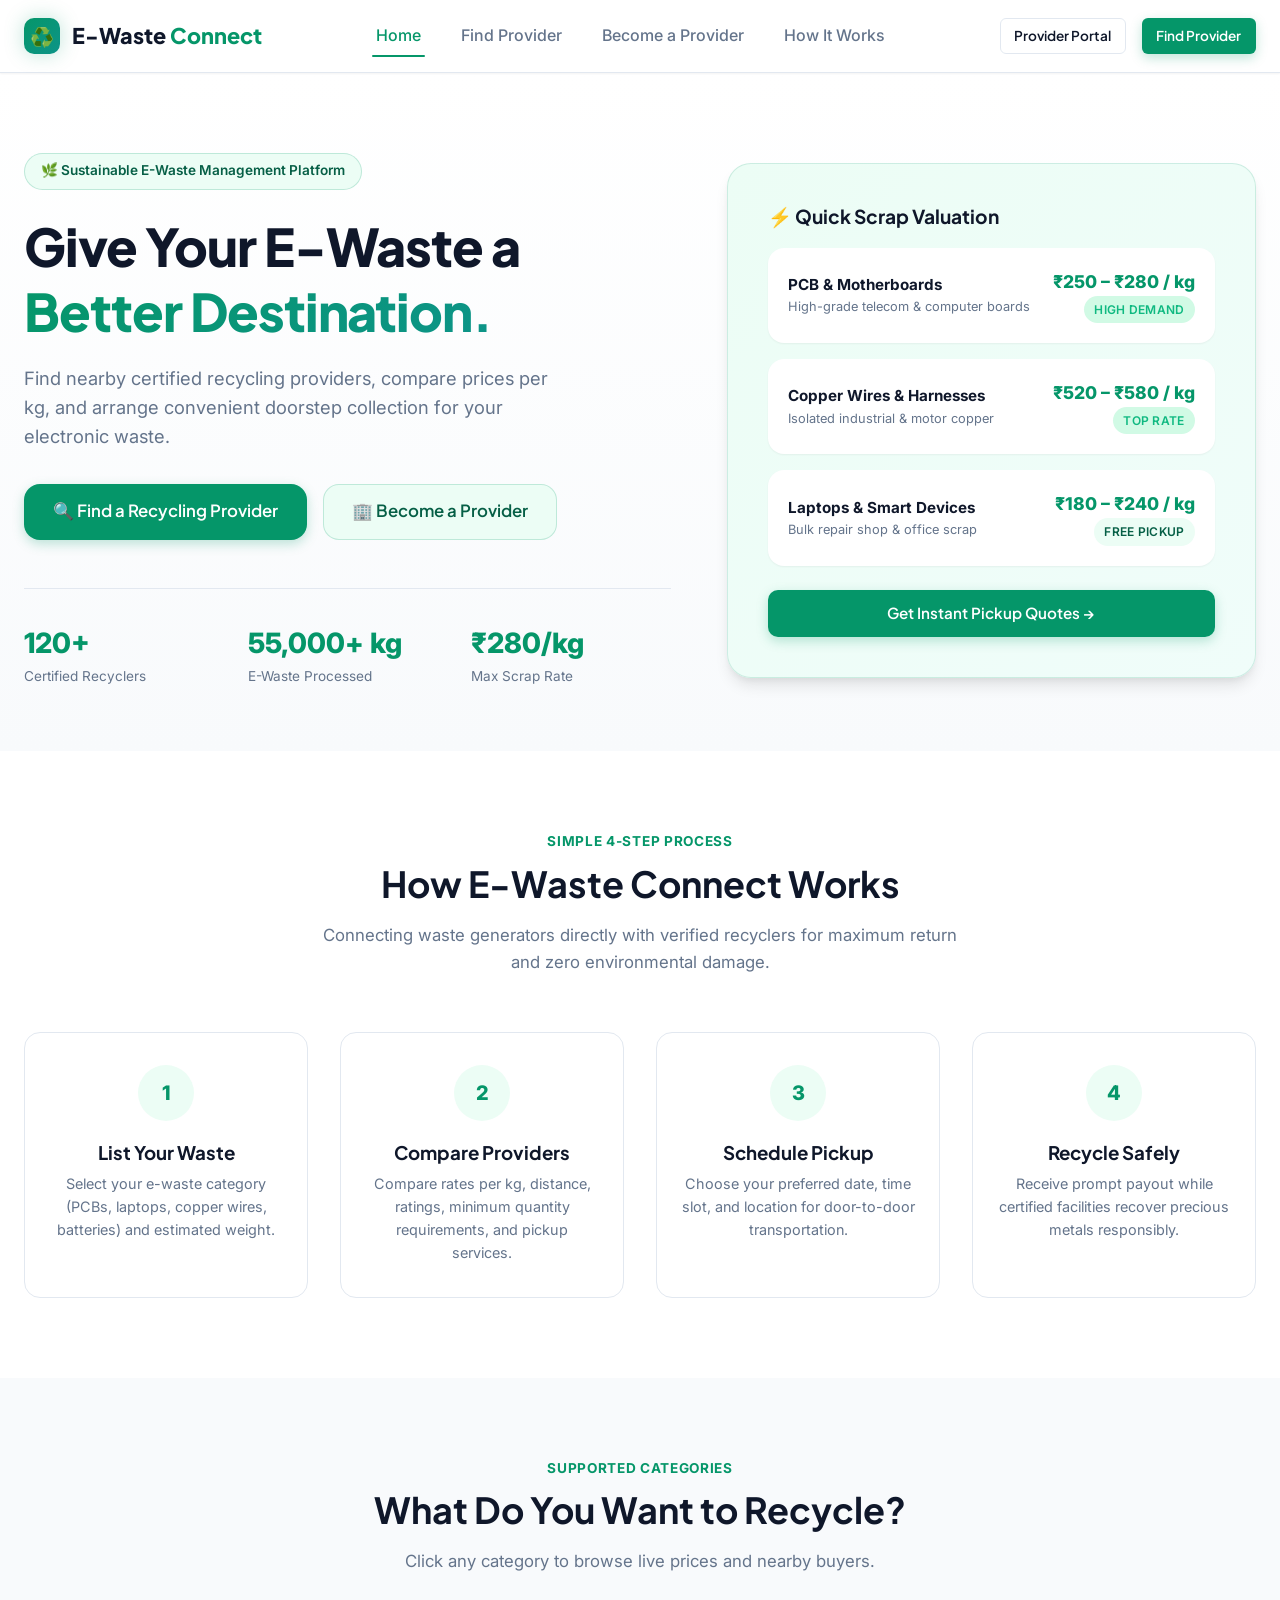
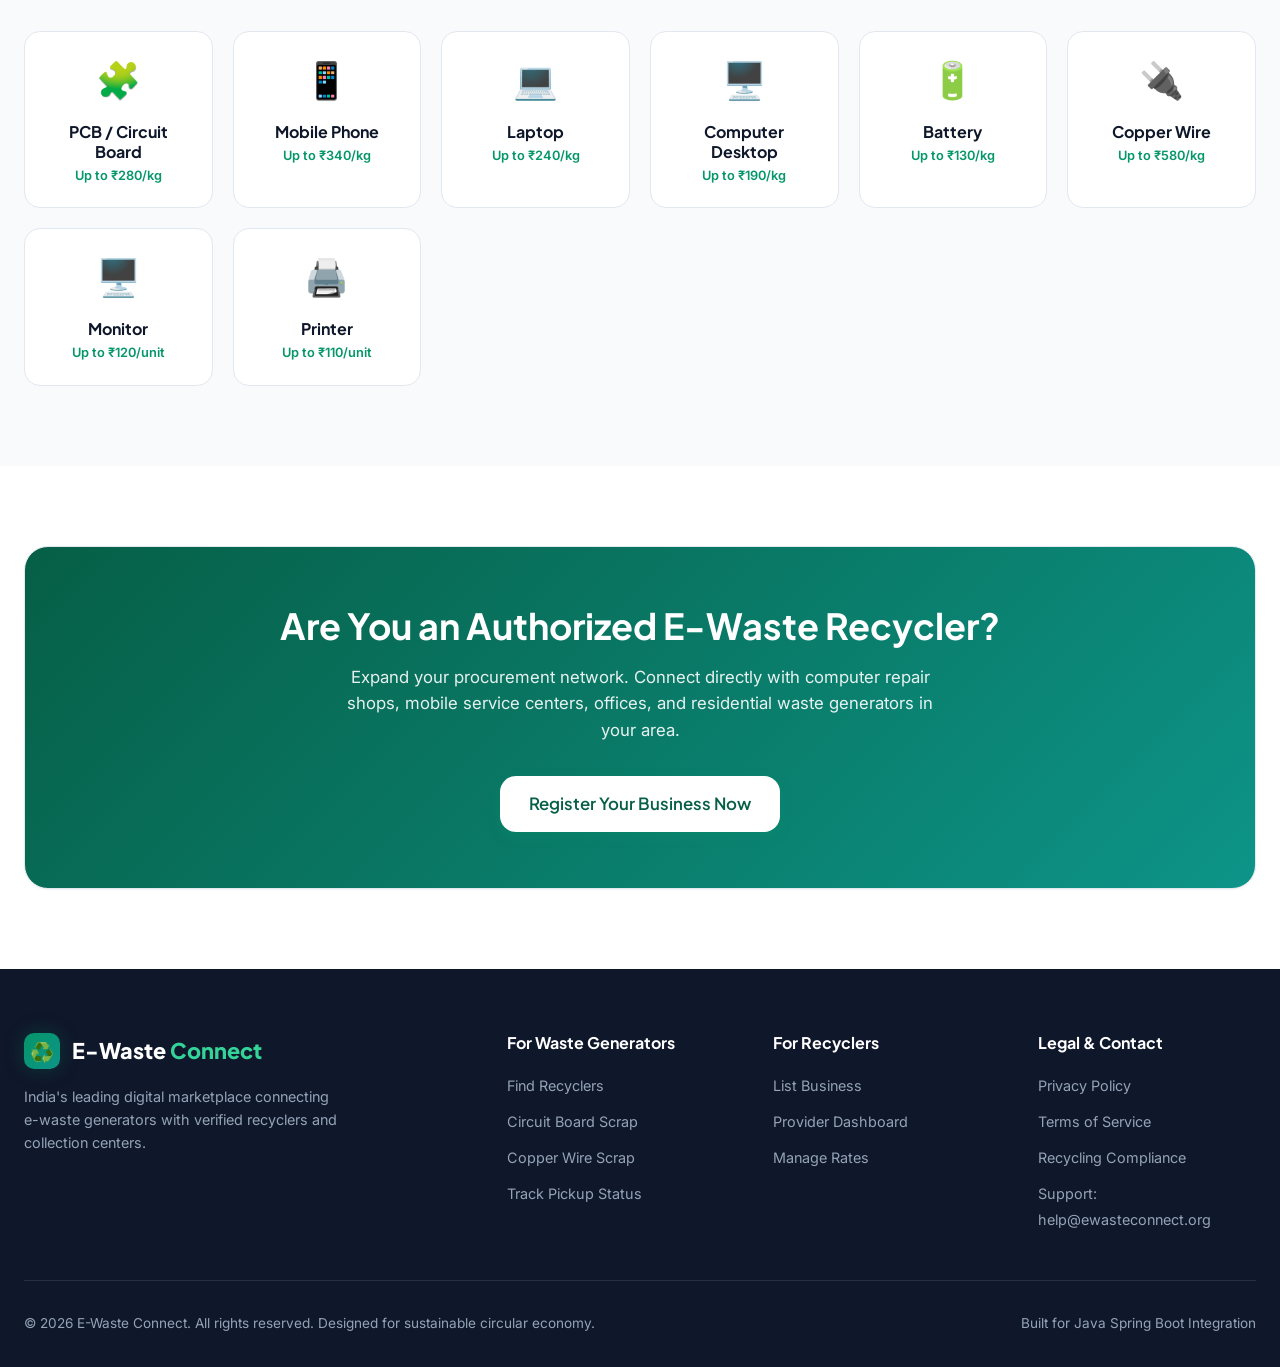
==== target/classes/static/index.html @ 32c85654 "Initial E-Waste Connect project" ====
<!DOCTYPE html>
<html lang="en">
<head>
  <meta charset="UTF-8">
  <meta name="viewport" content="width=device-width, initial-scale=1.0">
  <title>E-Waste Connect | Sustainable Electronic Recycling Marketplace</title>
  <meta name="description" content="Connect e-waste generators with verified local recycling facilities, compare live scrap prices per kg, and schedule doorstep pickups.">
  
  <link rel="stylesheet" href="css/style.css">
</head>
<body data-page="index.html">

  <!-- Header & Navigation -->
  <header class="header">
    <div class="container navbar">
      <a href="index.html" class="brand-logo">
        <div class="brand-icon">♻️</div>
        <div class="brand-text">E-Waste <span>Connect</span></div>
      </a>

      <ul class="nav-menu">
        <li><a href="index.html" class="nav-link active">Home</a></li>
        <li><a href="find-provider.html" class="nav-link">Find Provider</a></li>
        <li><a href="provider.html" class="nav-link">Become a Provider</a></li>
        <li><a href="#how-it-works" class="nav-link">How It Works</a></li>
      </ul>

      <div class="nav-actions">
        <a href="provider-dashboard.html" class="btn btn-outline btn-sm">Provider Portal</a>
        <a href="find-provider.html" class="btn btn-primary btn-sm">Find Provider</a>
      </div>
    </div>
  </header>

  <!-- Hero Section -->
  <section class="hero">
    <div class="container hero-grid">
      <div class="hero-content">
        <div class="hero-badge">
          <span>🌿 Sustainable E-Waste Management Platform</span>
        </div>
        
        <h1 class="hero-title">
          Give Your E-Waste a <span>Better Destination.</span>
        </h1>
        
        <p class="hero-subtitle">
          Find nearby certified recycling providers, compare prices per kg, and arrange convenient doorstep collection for your electronic waste.
        </p>

        <div class="hero-actions">
          <a href="find-provider.html" class="btn btn-primary btn-lg">
            🔍 Find a Recycling Provider
          </a>
          <a href="provider.html" class="btn btn-secondary btn-lg">
            🏢 Become a Provider
          </a>
        </div>

        <div class="hero-stats">
          <div class="stat-item">
            <div class="stat-number">120+</div>
            <div class="stat-label">Certified Recyclers</div>
          </div>
          <div class="stat-item">
            <div class="stat-number">55,000+ kg</div>
            <div class="stat-label">E-Waste Processed</div>
          </div>
          <div class="stat-item">
            <div class="stat-number">₹280/kg</div>
            <div class="stat-label">Max Scrap Rate</div>
          </div>
        </div>
      </div>

      <!-- Quick Interactive Calculator Preview -->
      <div class="hero-illustration">
        <h3 style="margin-bottom: 1.25rem; font-size: 1.2rem;">⚡ Quick Scrap Valuation</h3>
        
        <div class="hero-card-preview">
          <div>
            <div style="font-weight: 700; font-size: 0.95rem;">PCB & Motherboards</div>
            <div style="font-size: 0.8rem; color: var(--text-muted);">High-grade telecom & computer boards</div>
          </div>
          <div style="text-align: right;">
            <div style="color: var(--primary); font-weight: 800; font-size: 1.1rem;">₹250 – ₹280 / kg</div>
            <span class="badge badge-success">High Demand</span>
          </div>
        </div>

        <div class="hero-card-preview">
          <div>
            <div style="font-weight: 700; font-size: 0.95rem;">Copper Wires & Harnesses</div>
            <div style="font-size: 0.8rem; color: var(--text-muted);">Isolated industrial & motor copper</div>
          </div>
          <div style="text-align: right;">
            <div style="color: var(--primary); font-weight: 800; font-size: 1.1rem;">₹520 – ₹580 / kg</div>
            <span class="badge badge-success">Top Rate</span>
          </div>
        </div>

        <div class="hero-card-preview" style="margin-bottom: 1.5rem;">
          <div>
            <div style="font-weight: 700; font-size: 0.95rem;">Laptops & Smart Devices</div>
            <div style="font-size: 0.8rem; color: var(--text-muted);">Bulk repair shop & office scrap</div>
          </div>
          <div style="text-align: right;">
            <div style="color: var(--primary); font-weight: 800; font-size: 1.1rem;">₹180 – ₹240 / kg</div>
            <span class="badge badge-primary">Free Pickup</span>
          </div>
        </div>

        <a href="find-provider.html?waste=PCB&qty=20" class="btn btn-primary btn-block">
          Get Instant Pickup Quotes &rarr;
        </a>
      </div>
    </div>
  </section>

  <!-- How It Works Section -->
  <section class="section section-bg" id="how-it-works">
    <div class="container">
      <div class="section-header">
        <span class="section-tag">Simple 4-Step Process</span>
        <h2 class="section-title">How E-Waste Connect Works</h2>
        <p class="section-desc">Connecting waste generators directly with verified recyclers for maximum return and zero environmental damage.</p>
      </div>

      <div class="steps-grid">
        <div class="step-card">
          <div class="step-number">1</div>
          <h3>List Your Waste</h3>
          <p style="color: var(--text-muted); font-size: 0.9rem; margin-top: 0.5rem;">Select your e-waste category (PCBs, laptops, copper wires, batteries) and estimated weight.</p>
        </div>

        <div class="step-card">
          <div class="step-number">2</div>
          <h3>Compare Providers</h3>
          <p style="color: var(--text-muted); font-size: 0.9rem; margin-top: 0.5rem;">Compare rates per kg, distance, ratings, minimum quantity requirements, and pickup services.</p>
        </div>

        <div class="step-card">
          <div class="step-number">3</div>
          <h3>Schedule Pickup</h3>
          <p style="color: var(--text-muted); font-size: 0.9rem; margin-top: 0.5rem;">Choose your preferred date, time slot, and location for door-to-door transportation.</p>
        </div>

        <div class="step-card">
          <div class="step-number">4</div>
          <h3>Recycle Safely</h3>
          <p style="color: var(--text-muted); font-size: 0.9rem; margin-top: 0.5rem;">Receive prompt payout while certified facilities recover precious metals responsibly.</p>
        </div>
      </div>
    </div>
  </section>

  <!-- E-Waste Categories Section -->
  <section class="section">
    <div class="container">
      <div class="section-header">
        <span class="section-tag">Supported Categories</span>
        <h2 class="section-title">What Do You Want to Recycle?</h2>
        <p class="section-desc">Click any category to browse live prices and nearby buyers.</p>
      </div>

      <div class="category-grid">
        <a href="find-provider.html?waste=PCB" class="category-card">
          <div class="category-icon">🧩</div>
          <h4>PCB / Circuit Board</h4>
          <span style="font-size: 0.8rem; color: var(--primary); font-weight: 600;">Up to ₹280/kg</span>
        </a>

        <a href="find-provider.html?waste=Mobile+Phone" class="category-card">
          <div class="category-icon">📱</div>
          <h4>Mobile Phone</h4>
          <span style="font-size: 0.8rem; color: var(--primary); font-weight: 600;">Up to ₹340/kg</span>
        </a>

        <a href="find-provider.html?waste=Laptop" class="category-card">
          <div class="category-icon">💻</div>
          <h4>Laptop</h4>
          <span style="font-size: 0.8rem; color: var(--primary); font-weight: 600;">Up to ₹240/kg</span>
        </a>

        <a href="find-provider.html?waste=Computer" class="category-card">
          <div class="category-icon">🖥️</div>
          <h4>Computer Desktop</h4>
          <span style="font-size: 0.8rem; color: var(--primary); font-weight: 600;">Up to ₹190/kg</span>
        </a>

        <a href="find-provider.html?waste=Battery" class="category-card">
          <div class="category-icon">🔋</div>
          <h4>Battery</h4>
          <span style="font-size: 0.8rem; color: var(--primary); font-weight: 600;">Up to ₹130/kg</span>
        </a>

        <a href="find-provider.html?waste=Copper+Wire" class="category-card">
          <div class="category-icon">🔌</div>
          <h4>Copper Wire</h4>
          <span style="font-size: 0.8rem; color: var(--primary); font-weight: 600;">Up to ₹580/kg</span>
        </a>

        <a href="find-provider.html?waste=Monitor" class="category-card">
          <div class="category-icon">🖥️</div>
          <h4>Monitor</h4>
          <span style="font-size: 0.8rem; color: var(--primary); font-weight: 600;">Up to ₹120/unit</span>
        </a>

        <a href="find-provider.html?waste=Printer" class="category-card">
          <div class="category-icon">🖨️</div>
          <h4>Printer</h4>
          <span style="font-size: 0.8rem; color: var(--primary); font-weight: 600;">Up to ₹110/unit</span>
        </a>
      </div>
    </div>
  </section>

  <!-- CTA Banner -->
  <section class="section section-bg">
    <div class="container">
      <div class="card" style="background: linear-gradient(135deg, #065f46, #0d9488); color: white; padding: 3.5rem; text-align: center; border-radius: var(--radius-xl);">
        <h2 style="color: white; font-size: 2.25rem; margin-bottom: 1rem;">Are You an Authorized E-Waste Recycler?</h2>
        <p style="max-width: 600px; margin: 0 auto 2rem; opacity: 0.9; font-size: 1.05rem;">
          Expand your procurement network. Connect directly with computer repair shops, mobile service centers, offices, and residential waste generators in your area.
        </p>
        <a href="provider.html" class="btn btn-primary btn-lg" style="background: white; color: var(--primary-dark);">
          Register Your Business Now
        </a>
      </div>
    </div>
  </section>

  <!-- Footer -->
  <footer class="footer">
    <div class="container">
      <div class="footer-grid">
        <div class="footer-brand">
          <div class="brand-logo" style="color: white;">
            <div class="brand-icon">♻️</div>
            <div class="brand-text">E-Waste <span style="color: #34d399;">Connect</span></div>
          </div>
          <p>India's leading digital marketplace connecting e-waste generators with verified recyclers and collection centers.</p>
        </div>

        <div class="footer-col">
          <h4>For Waste Generators</h4>
          <ul class="footer-links">
            <li><a href="find-provider.html">Find Recyclers</a></li>
            <li><a href="find-provider.html?waste=PCB">Circuit Board Scrap</a></li>
            <li><a href="find-provider.html?waste=Copper+Wire">Copper Wire Scrap</a></li>
            <li><a href="request-status.html">Track Pickup Status</a></li>
          </ul>
        </div>

        <div class="footer-col">
          <h4>For Recyclers</h4>
          <ul class="footer-links">
            <li><a href="provider.html">List Business</a></li>
            <li><a href="provider-dashboard.html">Provider Dashboard</a></li>
            <li><a href="provider-dashboard.html">Manage Rates</a></li>
          </ul>
        </div>

        <div class="footer-col">
          <h4>Legal & Contact</h4>
          <ul class="footer-links">
            <li><a href="#">Privacy Policy</a></li>
            <li><a href="#">Terms of Service</a></li>
            <li><a href="#">Recycling Compliance</a></li>
            <li><a href="#">Support: help@ewasteconnect.org</a></li>
          </ul>
        </div>
      </div>

      <div class="footer-bottom">
        <div>© 2026 E-Waste Connect. All rights reserved. Designed for sustainable circular economy.</div>
        <div>Built for Java Spring Boot Integration</div>
      </div>
    </div>
  </footer>

  <script src="js/providers.js"></script>
  <script src="js/requests.js"></script>
  <script src="js/app.js"></script>
</body>
</html>
---- target/classes/static/css/style.css ----
/* ==========================================================================
   E-Waste Connect - Core Design System & Master Stylesheet
   ========================================================================== */

@import url('https://fonts.googleapis.com/css2?family=Plus+Jakarta+Sans:wght@400;500;600;700;800&family=Inter:wght@300;400;500;600;700&display=swap');

:root {
  /* Brand Palette */
  --primary: #059669;
  --primary-hover: #047857;
  --primary-dark: #065f46;
  --primary-light: #ecfdf5;
  --primary-glow: rgba(5, 150, 105, 0.15);

  --accent: #0d9488;
  --accent-hover: #0f766e;
  --accent-light: #f0fdfa;

  /* Neutral Slate Tones */
  --bg-main: #f8fafc;
  --bg-card: #ffffff;
  --text-main: #0f172a;
  --text-muted: #64748b;
  --text-light: #94a3b8;
  --border-color: #e2e8f0;
  --border-hover: #cbd5e1;

  /* Status Colors */
  --success: #10b981;
  --success-bg: #d1fae5;
  --warning: #f59e0b;
  --warning-bg: #fef3c7;
  --danger: #ef4444;
  --danger-bg: #fee2e2;
  --info: #3b82f6;
  --info-bg: #dbeafe;

  /* Shadows & Elevation */
  --shadow-sm: 0 1px 2px 0 rgba(0, 0, 0, 0.05);
  --shadow-md: 0 4px 6px -1px rgba(0, 0, 0, 0.1), 0 2px 4px -1px rgba(0, 0, 0, 0.06);
  --shadow-lg: 0 10px 15px -3px rgba(0, 0, 0, 0.1), 0 4px 6px -2px rgba(0, 0, 0, 0.05);
  --shadow-xl: 0 20px 25px -5px rgba(0, 0, 0, 0.1), 0 10px 10px -5px rgba(0, 0, 0, 0.04);
  --shadow-glow: 0 0 20px rgba(5, 150, 105, 0.25);

  /* Layout Constants */
  --radius-sm: 6px;
  --radius-md: 10px;
  --radius-lg: 16px;
  --radius-xl: 24px;
  --radius-full: 9999px;
  --transition: all 0.25s cubic-bezier(0.4, 0, 0.2, 1);
  --max-width: 1280px;
}

/* Base Resets */
*, *::before, *::after {
  box-sizing: border-box;
  margin: 0;
  padding: 0;
}

body {
  font-family: 'Inter', system-ui, -apple-system, sans-serif;
  background-color: var(--bg-main);
  color: var(--text-main);
  line-height: 1.6;
  -webkit-font-smoothing: antialiased;
  min-height: 100vh;
  display: flex;
  flex-direction: column;
}

h1, h2, h3, h4, h5, h6 {
  font-family: 'Plus Jakarta Sans', sans-serif;
  font-weight: 700;
  color: var(--text-main);
  line-height: 1.25;
}

a {
  color: var(--primary);
  text-decoration: none;
  transition: var(--transition);
}

a:hover {
  color: var(--primary-hover);
}

img {
  max-width: 100%;
  height: auto;
  display: block;
}

/* Layout Containers */
.container {
  width: 100%;
  max-width: var(--max-width);
  margin: 0 auto;
  padding: 0 1.5rem;
}

.main-content {
  flex: 1;
}

/* Header & Navbar */
.header {
  background-color: rgba(255, 255, 255, 0.9);
  backdrop-filter: blur(12px);
  -webkit-backdrop-filter: blur(12px);
  position: sticky;
  top: 0;
  z-index: 1000;
  border-bottom: 1px solid var(--border-color);
  box-shadow: var(--shadow-sm);
}

.navbar {
  display: flex;
  align-items: center;
  justify-content: space-between;
  height: 4.5rem;
}

.brand-logo {
  display: flex;
  align-items: center;
  gap: 0.75rem;
  font-family: 'Plus Jakarta Sans', sans-serif;
  font-size: 1.35rem;
  font-weight: 800;
  color: var(--text-main);
  text-decoration: none;
}

.brand-icon {
  width: 2.25rem;
  height: 2.25rem;
  background: linear-gradient(135deg, var(--primary), var(--accent));
  color: white;
  border-radius: var(--radius-md);
  display: flex;
  align-items: center;
  justify-content: center;
  font-size: 1.2rem;
  box-shadow: var(--shadow-glow);
}

.brand-text span {
  color: var(--primary);
}

.nav-menu {
  display: flex;
  align-items: center;
  gap: 2rem;
  list-style: none;
}

.nav-link {
  font-weight: 500;
  color: var(--text-muted);
  padding: 0.5rem 0.25rem;
  position: relative;
}

.nav-link:hover, .nav-link.active {
  color: var(--primary);
}

.nav-link.active::after {
  content: '';
  position: absolute;
  bottom: -4px;
  left: 0;
  right: 0;
  height: 2px;
  background-color: var(--primary);
  border-radius: var(--radius-full);
}

.nav-actions {
  display: flex;
  align-items: center;
  gap: 1rem;
}

/* Buttons */
.btn {
  display: inline-flex;
  align-items: center;
  justify-content: center;
  gap: 0.5rem;
  padding: 0.65rem 1.35rem;
  font-family: 'Plus Jakarta Sans', sans-serif;
  font-weight: 600;
  font-size: 0.95rem;
  border-radius: var(--radius-md);
  border: 1px solid transparent;
  cursor: pointer;
  transition: var(--transition);
  text-decoration: none;
  white-space: nowrap;
}

.btn-primary {
  background-color: var(--primary);
  color: white;
  box-shadow: 0 4px 12px rgba(5, 150, 105, 0.25);
}

.btn-primary:hover {
  background-color: var(--primary-hover);
  color: white;
  transform: translateY(-1px);
  box-shadow: 0 6px 16px rgba(5, 150, 105, 0.35);
}

.btn-secondary {
  background-color: var(--primary-light);
  color: var(--primary-dark);
  border: 1px solid rgba(5, 150, 105, 0.2);
}

.btn-secondary:hover {
  background-color: #d1fae5;
  color: var(--primary-dark);
}

.btn-outline {
  background-color: transparent;
  color: var(--text-main);
  border-color: var(--border-color);
}

.btn-outline:hover {
  background-color: var(--bg-main);
  border-color: var(--border-hover);
  color: var(--primary);
}

.btn-dark {
  background-color: var(--text-main);
  color: white;
}

.btn-dark:hover {
  background-color: #1e293b;
  color: white;
}

.btn-sm {
  padding: 0.4rem 0.85rem;
  font-size: 0.85rem;
  border-radius: var(--radius-sm);
}

.btn-lg {
  padding: 0.85rem 1.75rem;
  font-size: 1.05rem;
  border-radius: var(--radius-lg);
}

.btn-block {
  width: 100%;
}

/* Cards & Surfaces */
.card {
  background-color: var(--bg-card);
  border-radius: var(--radius-lg);
  border: 1px solid var(--border-color);
  box-shadow: var(--shadow-sm);
  padding: 1.5rem;
  transition: var(--transition);
}

.card-hover:hover {
  transform: translateY(-3px);
  box-shadow: var(--shadow-md);
  border-color: var(--border-hover);
}

/* Badges & Tags */
.badge {
  display: inline-flex;
  align-items: center;
  gap: 0.35rem;
  padding: 0.25rem 0.65rem;
  border-radius: var(--radius-full);
  font-size: 0.75rem;
  font-weight: 600;
  text-transform: uppercase;
  letter-spacing: 0.025em;
}

.badge-success { background-color: var(--success-bg); color: var(--success); }
.badge-warning { background-color: var(--warning-bg); color: #d97706; }
.badge-danger { background-color: var(--danger-bg); color: var(--danger); }
.badge-info { background-color: var(--info-bg); color: var(--info); }
.badge-primary { background-color: var(--primary-light); color: var(--primary-dark); }
.badge-neutral { background-color: var(--gray-100); color: var(--text-muted); }

/* Forms & Inputs */
.form-group {
  margin-bottom: 1.25rem;
}

.form-label {
  display: block;
  font-weight: 600;
  font-size: 0.9rem;
  color: var(--text-main);
  margin-bottom: 0.5rem;
}

.form-control, .form-select {
  width: 100%;
  padding: 0.75rem 1rem;
  font-family: inherit;
  font-size: 0.95rem;
  color: var(--text-main);
  background-color: var(--bg-card);
  border: 1px solid var(--border-color);
  border-radius: var(--radius-md);
  transition: var(--transition);
}

.form-control:focus, .form-select:focus {
  outline: none;
  border-color: var(--primary);
  box-shadow: 0 0 0 3px var(--primary-glow);
}

.form-row {
  display: grid;
  grid-template-columns: repeat(auto-fit, minmax(220px, 1fr));
  gap: 1rem;
}

.checkbox-grid {
  display: grid;
  grid-template-columns: repeat(auto-fill, minmax(140px, 1fr));
  gap: 0.75rem;
}

.checkbox-item {
  display: flex;
  align-items: center;
  gap: 0.5rem;
  padding: 0.6rem 0.85rem;
  background-color: var(--bg-main);
  border: 1px solid var(--border-color);
  border-radius: var(--radius-md);
  cursor: pointer;
  font-size: 0.9rem;
  font-weight: 500;
  transition: var(--transition);
}

.checkbox-item:hover {
  border-color: var(--primary);
  background-color: var(--primary-light);
}

.checkbox-item input[type="checkbox"] {
  accent-color: var(--primary);
  width: 1.1rem;
  height: 1.1rem;
}

/* Toast & Alert */
.toast-container {
  position: fixed;
  bottom: 2rem;
  right: 2rem;
  z-index: 2000;
  display: flex;
  flex-direction: column;
  gap: 0.75rem;
}

.toast {
  background-color: var(--text-main);
  color: white;
  padding: 1rem 1.25rem;
  border-radius: var(--radius-md);
  box-shadow: var(--shadow-xl);
  display: flex;
  align-items: center;
  gap: 0.75rem;
  min-width: 280px;
  animation: slideUp 0.3s ease forwards;
}

.toast-success { background-color: #065f46; border-left: 4px solid var(--success); }
.toast-error { background-color: #7f1d1d; border-left: 4px solid var(--danger); }

@keyframes slideUp {
  from { opacity: 0; transform: translateY(20px); }
  to { opacity: 1; transform: translateY(0); }
}

/* Hero Section */
.hero {
  padding: 5rem 0 4rem;
  background: linear-gradient(180deg, #ffffff 0%, var(--bg-main) 100%);
  position: relative;
  overflow: hidden;
}

.hero-grid {
  display: grid;
  grid-template-columns: 1.1fr 0.9fr;
  gap: 3.5rem;
  align-items: center;
}

.hero-badge {
  display: inline-flex;
  align-items: center;
  gap: 0.5rem;
  padding: 0.4rem 1rem;
  background-color: var(--primary-light);
  color: var(--primary-dark);
  border-radius: var(--radius-full);
  font-size: 0.85rem;
  font-weight: 600;
  margin-bottom: 1.5rem;
  border: 1px solid rgba(5, 150, 105, 0.2);
}

.hero-title {
  font-size: 3.25rem;
  font-weight: 800;
  letter-spacing: -0.02em;
  margin-bottom: 1.25rem;
  color: var(--text-main);
}

.hero-title span {
  background: linear-gradient(135deg, var(--primary), var(--accent));
  -webkit-background-clip: text;
  -webkit-text-fill-color: transparent;
}

.hero-subtitle {
  font-size: 1.15rem;
  color: var(--text-muted);
  margin-bottom: 2rem;
  max-width: 540px;
}

.hero-actions {
  display: flex;
  align-items: center;
  gap: 1rem;
  flex-wrap: wrap;
}

.hero-stats {
  display: grid;
  grid-template-columns: repeat(3, 1fr);
  gap: 1.5rem;
  margin-top: 3rem;
  padding-top: 2rem;
  border-top: 1px solid var(--border-color);
}

.stat-number {
  font-size: 1.75rem;
  font-weight: 800;
  color: var(--primary);
}

.stat-label {
  font-size: 0.85rem;
  color: var(--text-muted);
}

.hero-illustration {
  background: linear-gradient(135deg, #ecfdf5, #f0fdfa);
  border-radius: var(--radius-xl);
  padding: 2.5rem;
  border: 1px solid rgba(5, 150, 105, 0.15);
  box-shadow: var(--shadow-lg);
  position: relative;
}

.hero-card-preview {
  background: white;
  border-radius: var(--radius-lg);
  padding: 1.25rem;
  margin-bottom: 1rem;
  box-shadow: var(--shadow-sm);
  display: flex;
  align-items: center;
  justify-content: space-between;
}

/* Feature Sections */
.section {
  padding: 5rem 0;
}

.section-bg {
  background-color: white;
}

.section-header {
  text-align: center;
  max-width: 640px;
  margin: 0 auto 3.5rem;
}

.section-tag {
  color: var(--primary);
  font-weight: 700;
  font-size: 0.85rem;
  text-transform: uppercase;
  letter-spacing: 0.05em;
  margin-bottom: 0.5rem;
  display: block;
}

.section-title {
  font-size: 2.25rem;
  margin-bottom: 1rem;
}

.section-desc {
  color: var(--text-muted);
  font-size: 1.05rem;
}

/* Steps & Grids */
.steps-grid {
  display: grid;
  grid-template-columns: repeat(auto-fit, minmax(240px, 1fr));
  gap: 2rem;
}

.step-card {
  text-align: center;
  padding: 2rem 1.5rem;
  background: var(--bg-card);
  border-radius: var(--radius-lg);
  border: 1px solid var(--border-color);
  position: relative;
}

.step-number {
  width: 3.5rem;
  height: 3.5rem;
  background: var(--primary-light);
  color: var(--primary);
  font-weight: 800;
  font-size: 1.25rem;
  border-radius: var(--radius-full);
  display: flex;
  align-items: center;
  justify-content: center;
  margin: 0 auto 1.25rem;
}

.category-grid {
  display: grid;
  grid-template-columns: repeat(auto-fill, minmax(180px, 1fr));
  gap: 1.25rem;
}

.category-card {
  background: var(--bg-card);
  border: 1px solid var(--border-color);
  border-radius: var(--radius-lg);
  padding: 1.25rem;
  text-align: center;
  transition: var(--transition);
  cursor: pointer;
}

.category-card:hover {
  border-color: var(--primary);
  background: var(--primary-light);
  transform: translateY(-3px);
}

.category-icon {
  font-size: 2.25rem;
  margin-bottom: 0.75rem;
}

/* Provider Cards & Search Layout */
.search-layout {
  display: grid;
  grid-template-columns: 300px 1fr;
  gap: 2rem;
  align-items: start;
}

.filter-sidebar {
  background: white;
  border-radius: var(--radius-lg);
  border: 1px solid var(--border-color);
  padding: 1.5rem;
  position: sticky;
  top: 6rem;
}

.provider-list {
  display: flex;
  flex-direction: column;
  gap: 1.25rem;
}

.provider-card {
  background: white;
  border-radius: var(--radius-lg);
  border: 1px solid var(--border-color);
  padding: 1.5rem;
  display: grid;
  grid-template-columns: 1fr auto;
  gap: 1.5rem;
  transition: var(--transition);
}

.provider-card:hover {
  box-shadow: var(--shadow-md);
  border-color: var(--border-hover);
}

.provider-main {
  display: flex;
  flex-direction: column;
  gap: 0.75rem;
}

.provider-header {
  display: flex;
  align-items: center;
  justify-content: space-between;
  gap: 1rem;
}

.provider-name {
  font-size: 1.25rem;
  font-weight: 700;
}

.rating-pill {
  background: var(--warning-bg);
  color: #b45309;
  font-weight: 700;
  font-size: 0.85rem;
  padding: 0.2rem 0.5rem;
  border-radius: var(--radius-sm);
  display: inline-flex;
  align-items: center;
  gap: 0.25rem;
}

.provider-details-grid {
  display: grid;
  grid-template-columns: repeat(auto-fit, minmax(130px, 1fr));
  gap: 0.75rem;
  background: var(--bg-main);
  padding: 0.85rem;
  border-radius: var(--radius-md);
  font-size: 0.875rem;
}

.provider-details-grid .detail-item label {
  color: var(--text-muted);
  font-size: 0.75rem;
  display: block;
}

.provider-details-grid .detail-item span {
  font-weight: 600;
}

/* Map Containers */
.map-container {
  height: 320px;
  width: 100%;
  border-radius: var(--radius-lg);
  overflow: hidden;
  border: 1px solid var(--border-color);
  z-index: 1;
}

/* Request Status Timeline */
.status-timeline {
  display: flex;
  justify-content: space-between;
  position: relative;
  margin: 3rem 0 2rem;
}

.status-timeline::before {
  content: '';
  position: absolute;
  top: 1.25rem;
  left: 10%;
  right: 10%;
  height: 4px;
  background: var(--border-color);
  z-index: 0;
}

.timeline-step {
  position: relative;
  z-index: 1;
  display: flex;
  flex-direction: column;
  align-items: center;
  text-align: center;
  flex: 1;
}

.step-icon {
  width: 2.75rem;
  height: 2.75rem;
  border-radius: var(--radius-full);
  background: white;
  border: 3px solid var(--border-color);
  color: var(--text-muted);
  display: flex;
  align-items: center;
  justify-content: center;
  font-weight: 700;
  margin-bottom: 0.75rem;
  transition: var(--transition);
}

.timeline-step.completed .step-icon {
  background: var(--primary);
  border-color: var(--primary);
  color: white;
}

.timeline-step.active .step-icon {
  background: white;
  border-color: var(--primary);
  color: var(--primary);
  box-shadow: 0 0 0 4px var(--primary-glow);
}

.step-label {
  font-size: 0.85rem;
  font-weight: 600;
  color: var(--text-muted);
}

.timeline-step.active .step-label,
.timeline-step.completed .step-label {
  color: var(--text-main);
  font-weight: 700;
}

/* Dashboard Component */
.dashboard-grid {
  display: grid;
  grid-template-columns: repeat(auto-fit, minmax(220px, 1fr));
  gap: 1.25rem;
  margin-bottom: 2rem;
}

.metric-card {
  background: white;
  border-radius: var(--radius-lg);
  border: 1px solid var(--border-color);
  padding: 1.25rem;
  display: flex;
  align-items: center;
  gap: 1.25rem;
}

.metric-icon {
  width: 3rem;
  height: 3rem;
  border-radius: var(--radius-md);
  background: var(--primary-light);
  color: var(--primary);
  display: flex;
  align-items: center;
  justify-content: center;
  font-size: 1.5rem;
}

.metric-value {
  font-size: 1.5rem;
  font-weight: 800;
}

.metric-title {
  font-size: 0.85rem;
  color: var(--text-muted);
}

/* Data Tables */
.table-responsive {
  width: 100%;
  overflow-x: auto;
}

.table {
  width: 100%;
  border-collapse: collapse;
  text-align: left;
  font-size: 0.9rem;
}

.table th {
  background-color: var(--bg-main);
  padding: 0.85rem 1rem;
  font-weight: 600;
  color: var(--text-muted);
  border-bottom: 1px solid var(--border-color);
}

.table td {
  padding: 1rem;
  border-bottom: 1px solid var(--border-color);
  vertical-align: middle;
}

.table tr:hover td {
  background-color: rgba(248, 250, 252, 0.7);
}

/* Modal Dialog */
.modal-overlay {
  position: fixed;
  top: 0; left: 0; right: 0; bottom: 0;
  background: rgba(15, 23, 42, 0.5);
  backdrop-filter: blur(4px);
  z-index: 2000;
  display: flex;
  align-items: center;
  justify-content: center;
  opacity: 0;
  visibility: hidden;
  transition: var(--transition);
}

.modal-overlay.active {
  opacity: 1;
  visibility: visible;
}

.modal-box {
  background: white;
  width: 90%;
  max-width: 560px;
  border-radius: var(--radius-xl);
  padding: 2rem;
  box-shadow: var(--shadow-xl);
  transform: translateY(20px);
  transition: var(--transition);
}

.modal-overlay.active .modal-box {
  transform: translateY(0);
}

.modal-header {
  display: flex;
  align-items: center;
  justify-content: space-between;
  margin-bottom: 1.5rem;
}

.modal-close {
  background: none;
  border: none;
  font-size: 1.5rem;
  cursor: pointer;
  color: var(--text-muted);
}

/* Footer */
.footer {
  background-color: var(--text-main);
  color: white;
  padding: 4rem 0 2rem;
  margin-top: auto;
}

.footer-grid {
  display: grid;
  grid-template-columns: 2fr repeat(3, 1fr);
  gap: 3rem;
  margin-bottom: 3rem;
}

.footer-brand p {
  color: var(--text-light);
  margin-top: 1rem;
  max-width: 320px;
  font-size: 0.9rem;
}

.footer-col h4 {
  color: white;
  font-size: 1rem;
  margin-bottom: 1.25rem;
}

.footer-links {
  list-style: none;
  display: flex;
  flex-direction: column;
  gap: 0.65rem;
}

.footer-links a {
  color: var(--text-light);
  font-size: 0.9rem;
}

.footer-links a:hover {
  color: white;
}

.footer-bottom {
  border-top: 1px solid rgba(255, 255, 255, 0.1);
  padding-top: 2rem;
  display: flex;
  justify-content: space-between;
  align-items: center;
  color: var(--text-light);
  font-size: 0.85rem;
}

/* Responsive Media Queries */
@media (max-width: 992px) {
  .hero-grid { grid-template-columns: 1fr; }
  .search-layout { grid-template-columns: 1fr; }
  .footer-grid { grid-template-columns: 1fr 1fr; }
  .nav-menu { display: none; }
}

@media (max-width: 640px) {
  .provider-card { grid-template-columns: 1fr; }
  .footer-grid { grid-template-columns: 1fr; }
  .hero-title { font-size: 2.25rem; }
  .status-timeline { flex-direction: column; gap: 1.5rem; }
  .status-timeline::before { display: none; }
}
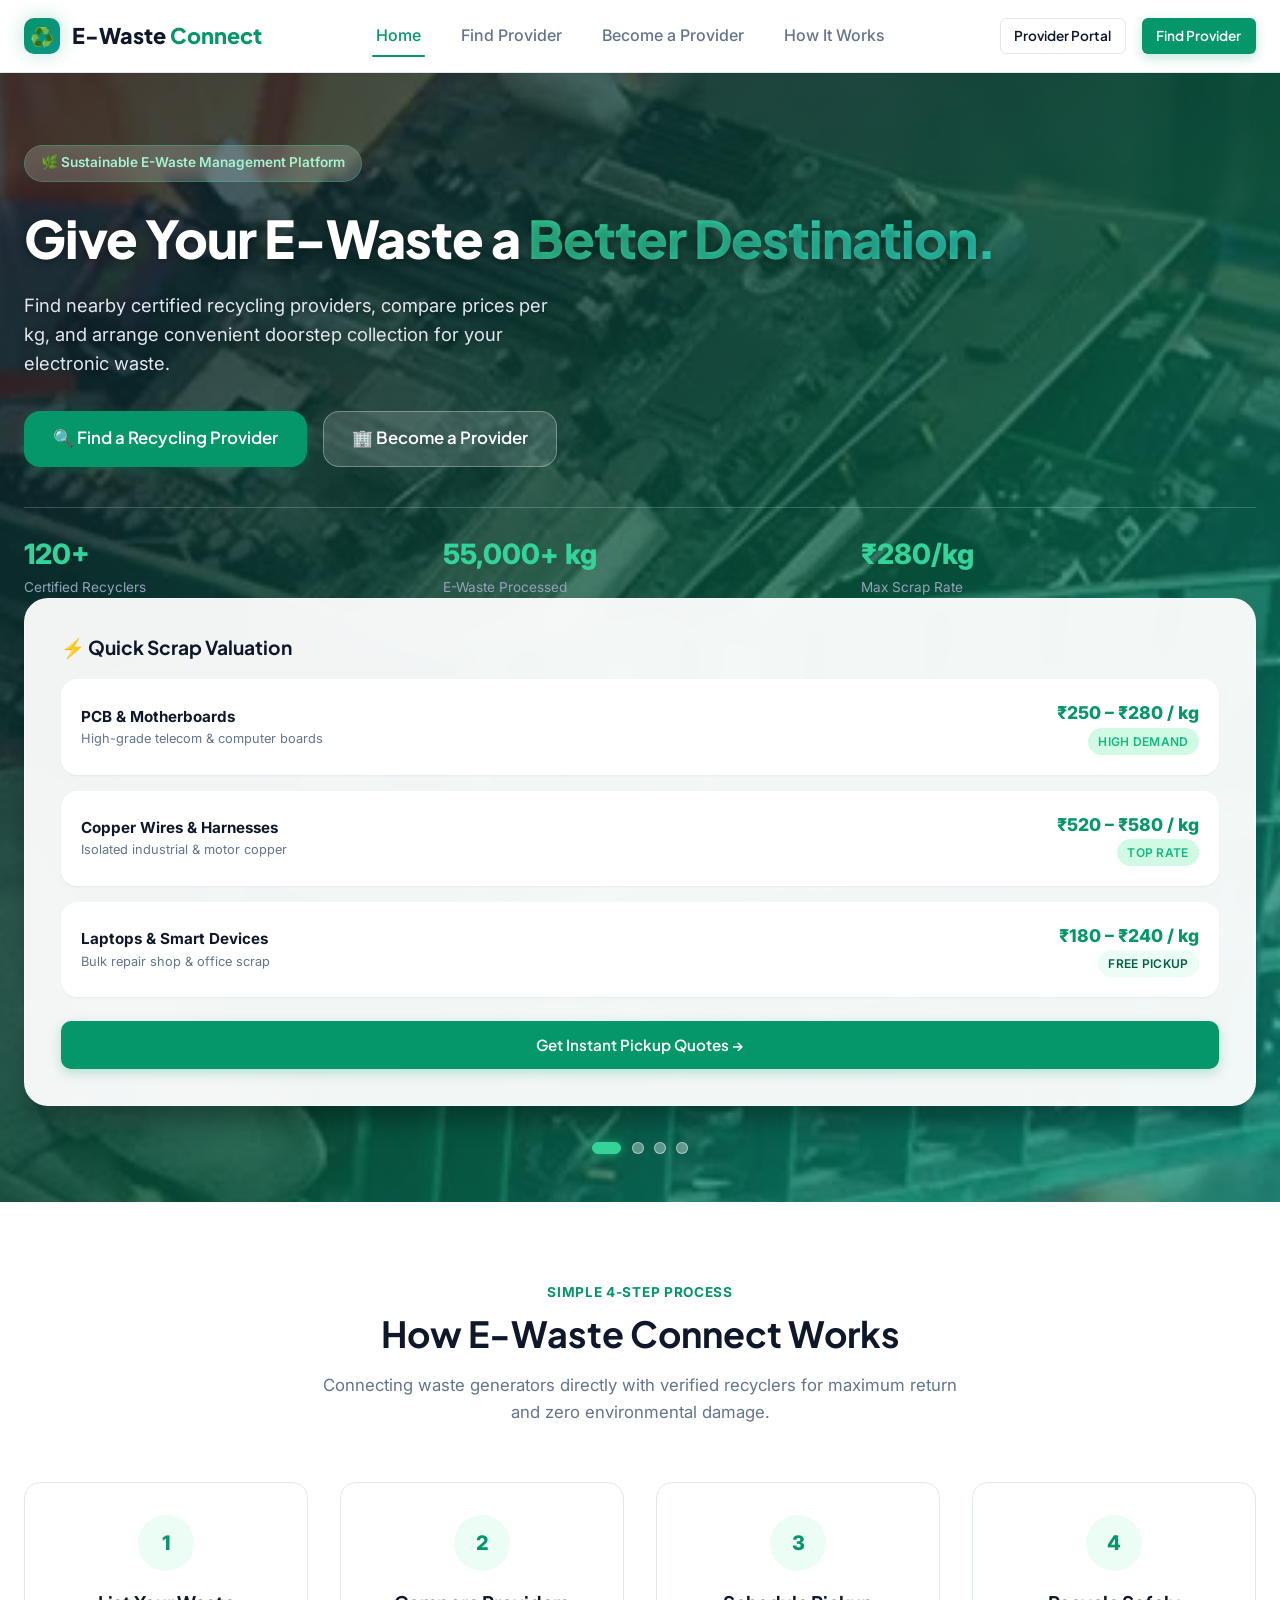
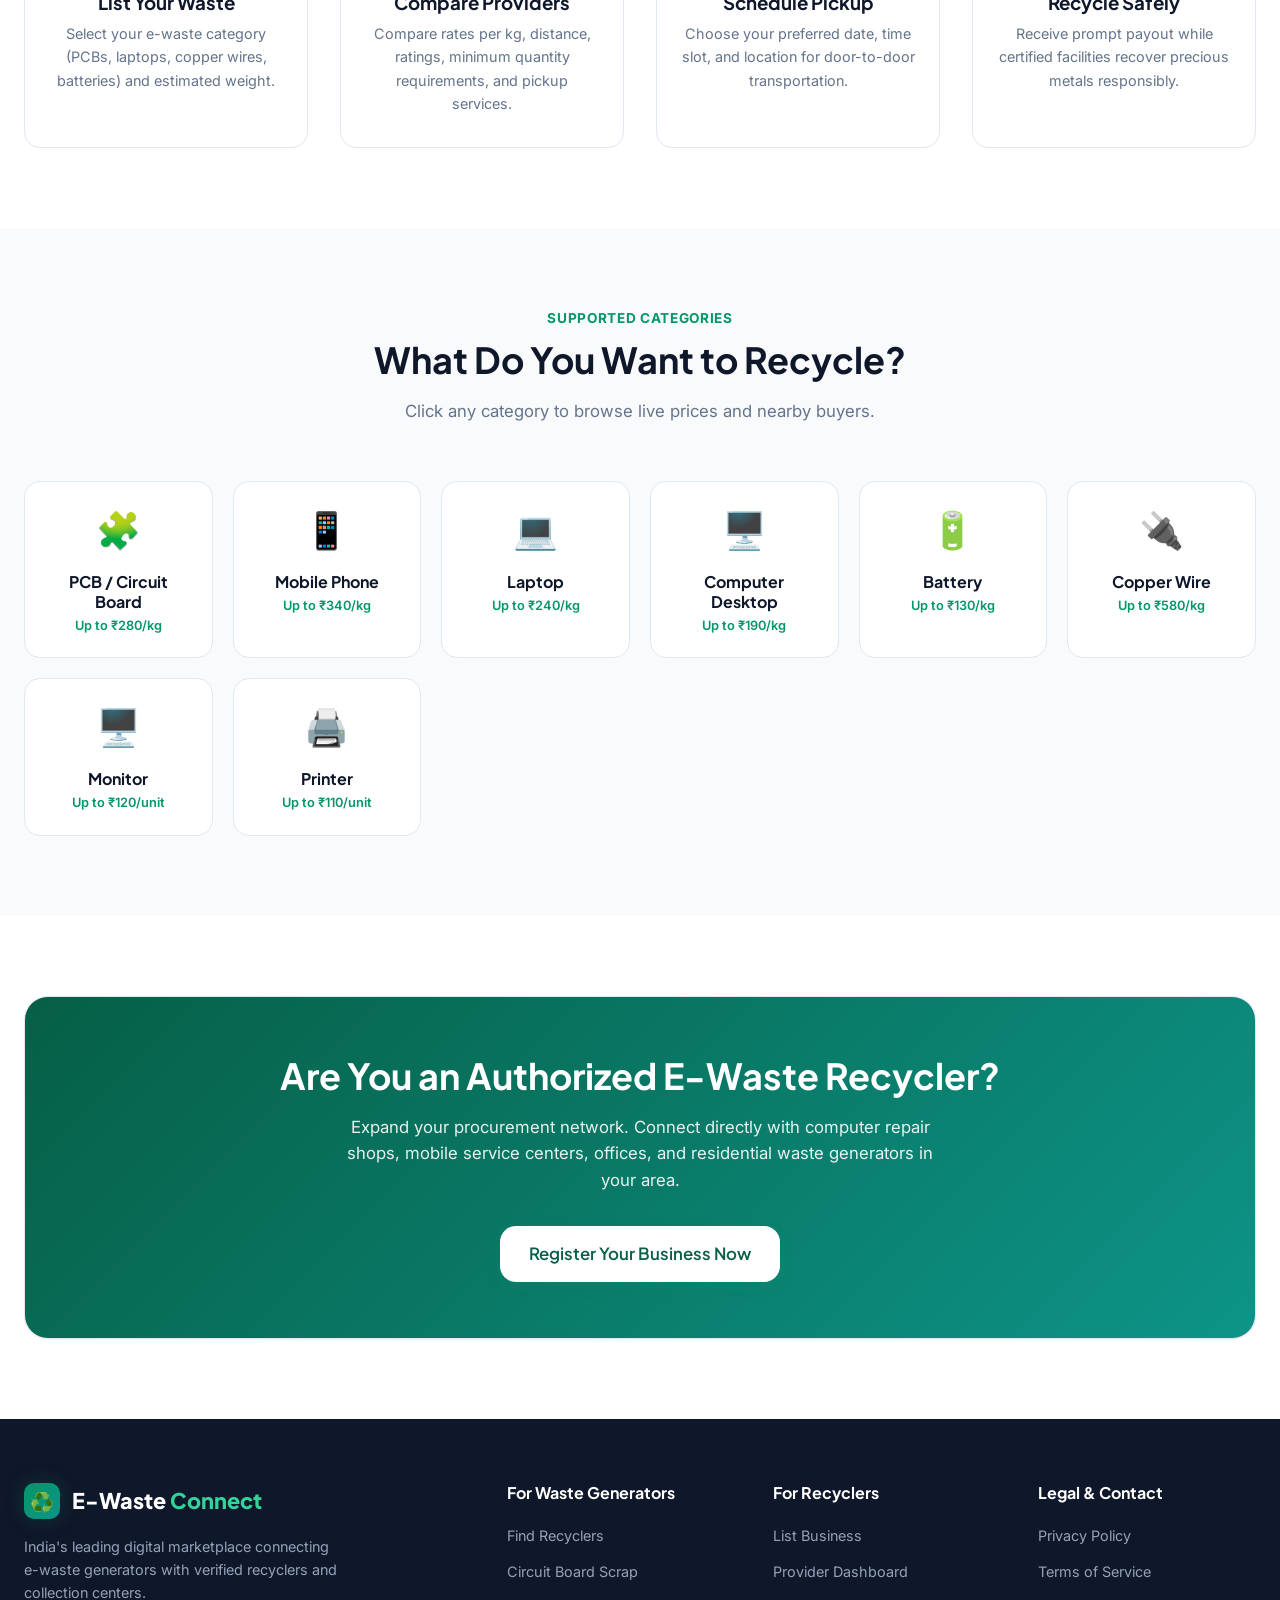
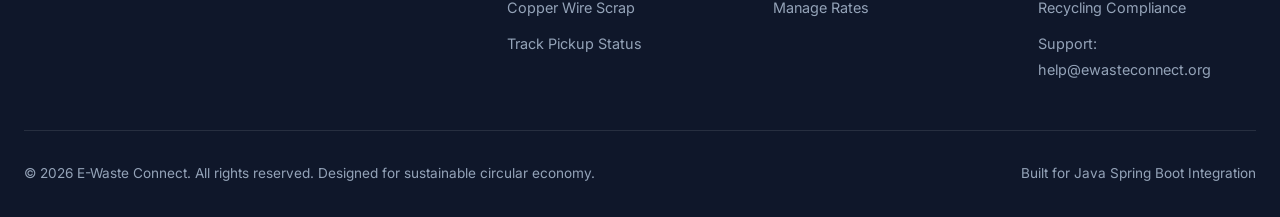
==== commit 8302eb36: "updated image" ====
--- a/target/classes/static/index.html
+++ b/target/classes/static/index.html
@@ -32,8 +32,17 @@
     </div>
   </header>
 
-  <!-- Hero Section -->
+  <!-- Hero Section with Background Crossfade Slideshow -->
   <section class="hero">
+    <!-- Slideshow Background Container -->
+    <div class="hero-slideshow">
+      <div class="hero-slide active" style="background-image: url('images/hero-slide-1.png');" data-index="0"></div>
+      <div class="hero-slide" style="background-image: url('images/hero-slide-2.jpg');" data-index="1"></div>
+      <div class="hero-slide" style="background-image: url('images/hero-slide-3.png');" data-index="2"></div>
+      <div class="hero-slide" style="background-image: url('images/hero-slide-4.png');" data-index="3"></div>
+      <div class="hero-overlay"></div>
+    </div>
+
     <div class="container hero-grid">
       <div class="hero-content">
         <div class="hero-badge">
@@ -52,7 +61,7 @@
           <a href="find-provider.html" class="btn btn-primary btn-lg">
             🔍 Find a Recycling Provider
           </a>
-          <a href="provider.html" class="btn btn-secondary btn-lg">
+          <a href="provider.html" class="btn btn-secondary btn-lg" style="background: rgba(255,255,255,0.15); color: #ffffff; border-color: rgba(255,255,255,0.3);">
             🏢 Become a Provider
           </a>
         </div>
@@ -115,7 +124,16 @@
         </a>
       </div>
     </div>
+
+    <!-- Slideshow Navigation Indicator Dots -->
+    <div class="hero-indicators">
+      <button class="indicator-dot active" data-slide="0" aria-label="Slide 1: Collect"></button>
+      <button class="indicator-dot" data-slide="1" aria-label="Slide 2: Recycle"></button>
+      <button class="indicator-dot" data-slide="2" aria-label="Slide 3: Recover"></button>
+      <button class="indicator-dot" data-slide="3" aria-label="Slide 4: Sustain"></button>
+    </div>
   </section>
+
 
   <!-- How It Works Section -->
   <section class="section section-bg" id="how-it-works">
--- a/target/classes/static/css/style.css
+++ b/target/classes/static/css/style.css
@@ -403,19 +403,54 @@
   to { opacity: 1; transform: translateY(0); }
 }
 
-/* Hero Section */
+/* Hero Section & Background Slideshow */
 .hero {
-  padding: 5rem 0 4rem;
-  background: linear-gradient(180deg, #ffffff 0%, var(--bg-main) 100%);
+  padding: 4.5rem 0 3rem;
   position: relative;
   overflow: hidden;
-}
-
-.hero-grid {
-  display: grid;
-  grid-template-columns: 1.1fr 0.9fr;
-  gap: 3.5rem;
-  align-items: center;
+  min-height: 560px;
+}
+
+.hero-slideshow {
+  position: absolute;
+  top: 0; left: 0; right: 0; bottom: 0;
+  z-index: 0;
+  overflow: hidden;
+}
+
+.hero-slide {
+  position: absolute;
+  top: 0; left: 0; width: 100%; height: 100%;
+  background-size: cover;
+  background-position: center;
+  opacity: 0;
+  transform: scale(1.0);
+  transition: opacity 1.3s ease-in-out, transform 7s ease-out;
+  will-change: opacity, transform;
+}
+
+.hero-slide.active {
+  opacity: 1;
+  transform: scale(1.08); /* Slow Ken Burns zoom */
+}
+
+/* Subtle Dark Green Transparent Overlay for Excellent Readability */
+.hero-overlay {
+  position: absolute;
+  top: 0; left: 0; width: 100%; height: 100%;
+  background: linear-gradient(
+    135deg, 
+    rgba(15, 23, 42, 0.78) 0%, 
+    rgba(6, 95, 70, 0.75) 55%, 
+    rgba(13, 148, 136, 0.72) 100%
+  );
+  z-index: 1;
+}
+
+/* Content Styling when inside Hero Slideshow */
+.hero-content, .hero-illustration {
+  position: relative;
+  z-index: 2;
 }
 
 .hero-badge {
@@ -423,13 +458,14 @@
   align-items: center;
   gap: 0.5rem;
   padding: 0.4rem 1rem;
-  background-color: var(--primary-light);
-  color: var(--primary-dark);
+  background-color: rgba(236, 253, 245, 0.2);
+  color: #a7f3d0;
   border-radius: var(--radius-full);
   font-size: 0.85rem;
   font-weight: 600;
   margin-bottom: 1.5rem;
-  border: 1px solid rgba(5, 150, 105, 0.2);
+  border: 1px solid rgba(52, 211, 153, 0.3);
+  backdrop-filter: blur(4px);
 }
 
 .hero-title {
@@ -437,20 +473,22 @@
   font-weight: 800;
   letter-spacing: -0.02em;
   margin-bottom: 1.25rem;
-  color: var(--text-main);
+  color: #ffffff;
+  text-shadow: 0 2px 10px rgba(0, 0, 0, 0.35);
 }
 
 .hero-title span {
-  background: linear-gradient(135deg, var(--primary), var(--accent));
+  background: linear-gradient(135deg, #34d399, #2dd4bf);
   -webkit-background-clip: text;
   -webkit-text-fill-color: transparent;
 }
 
 .hero-subtitle {
   font-size: 1.15rem;
-  color: var(--text-muted);
+  color: #e2e8f0;
   margin-bottom: 2rem;
   max-width: 540px;
+  text-shadow: 0 1px 6px rgba(0, 0, 0, 0.35);
 }
 
 .hero-actions {
@@ -464,29 +502,63 @@
   display: grid;
   grid-template-columns: repeat(3, 1fr);
   gap: 1.5rem;
-  margin-top: 3rem;
-  padding-top: 2rem;
-  border-top: 1px solid var(--border-color);
+  margin-top: 2.5rem;
+  padding-top: 1.5rem;
+  border-top: 1px solid rgba(255, 255, 255, 0.2);
 }
 
 .stat-number {
   font-size: 1.75rem;
   font-weight: 800;
-  color: var(--primary);
+  color: #34d399;
 }
 
 .stat-label {
   font-size: 0.85rem;
-  color: var(--text-muted);
+  color: #94a3b8;
 }
 
 .hero-illustration {
-  background: linear-gradient(135deg, #ecfdf5, #f0fdfa);
+  background: rgba(255, 255, 255, 0.95);
+  backdrop-filter: blur(12px);
   border-radius: var(--radius-xl);
-  padding: 2.5rem;
-  border: 1px solid rgba(5, 150, 105, 0.15);
-  box-shadow: var(--shadow-lg);
+  padding: 2.25rem;
+  border: 1px solid rgba(255, 255, 255, 0.3);
+  box-shadow: 0 20px 25px -5px rgba(0, 0, 0, 0.3);
+}
+
+/* Dots Navigation Indicators */
+.hero-indicators {
   position: relative;
+  z-index: 2;
+  display: flex;
+  align-items: center;
+  justify-content: center;
+  gap: 0.65rem;
+  margin-top: 2.25rem;
+}
+
+.indicator-dot {
+  width: 0.75rem;
+  height: 0.75rem;
+  border-radius: var(--radius-full);
+  background-color: rgba(255, 255, 255, 0.35);
+  border: 1px solid rgba(255, 255, 255, 0.5);
+  cursor: pointer;
+  transition: all 0.3s cubic-bezier(0.4, 0, 0.2, 1);
+  padding: 0;
+}
+
+.indicator-dot:hover {
+  background-color: rgba(255, 255, 255, 0.85);
+  transform: scale(1.15);
+}
+
+.indicator-dot.active {
+  width: 1.85rem;
+  background-color: #34d399;
+  border-color: #34d399;
+  box-shadow: 0 0 10px rgba(52, 211, 153, 0.6);
 }
 
 .hero-card-preview {
@@ -499,6 +571,7 @@
   align-items: center;
   justify-content: space-between;
 }
+
 
 /* Feature Sections */
 .section {
@@ -950,3 +1023,179 @@
   .status-timeline { flex-direction: column; gap: 1.5rem; }
   .status-timeline::before { display: none; }
 }
+
+/* ==========================================================================
+   Provider Dashboard SaaS Theme & Circuit Background Overlay
+   ========================================================================== */
+
+body[data-page="provider-dashboard.html"] {
+  background-color: #f8fafc;
+  background-image: 
+    linear-gradient(rgba(248, 250, 252, 0.85), rgba(248, 250, 252, 0.85)),
+    url('../images/circuit-bg.png');
+  background-repeat: repeat;
+  background-position: center top;
+  background-size: 700px auto;
+  background-attachment: fixed;
+}
+
+/* Compact Page Header */
+.dashboard-page-header {
+  display: flex;
+  justify-content: space-between;
+  align-items: flex-end;
+  flex-wrap: wrap;
+  gap: 1rem;
+  margin-bottom: 1.25rem;
+  padding-bottom: 0.25rem;
+}
+
+.dashboard-main-title {
+  font-size: 1.75rem;
+  font-weight: 800;
+  color: var(--text-main);
+  letter-spacing: -0.02em;
+  line-height: 1.2;
+}
+
+.dashboard-subtitle {
+  color: var(--text-muted);
+  font-size: 0.9rem;
+  margin-top: 0.2rem;
+}
+
+/* Business Info Banner Card */
+.dashboard-biz-card {
+  background-color: #ffffff !important;
+  border: 1px solid var(--border-color);
+  border-radius: var(--radius-md);
+  padding: 1rem 1.25rem;
+  margin-bottom: 1.25rem;
+  box-shadow: 0 1px 3px rgba(0, 0, 0, 0.04);
+}
+
+/* Compact Metrics Grid */
+.dashboard-grid {
+  display: grid;
+  grid-template-columns: repeat(auto-fit, minmax(200px, 1fr));
+  gap: 1rem;
+  margin-bottom: 1.25rem;
+}
+
+.metric-card {
+  background-color: #ffffff !important;
+  border-radius: var(--radius-md);
+  border: 1px solid var(--border-color);
+  padding: 1rem 1.15rem;
+  display: flex;
+  align-items: center;
+  gap: 1rem;
+  box-shadow: 0 1px 3px rgba(0, 0, 0, 0.04);
+}
+
+.metric-icon {
+  width: 2.75rem;
+  height: 2.75rem;
+  font-size: 1.35rem;
+}
+
+.metric-value {
+  font-size: 1.35rem;
+  font-weight: 800;
+  line-height: 1.2;
+}
+
+.metric-title {
+  font-size: 0.8rem;
+  color: var(--text-muted);
+  font-weight: 500;
+}
+
+/* Split Content Grid */
+.dashboard-content-grid {
+  display: grid;
+  grid-template-columns: 1fr 1fr;
+  gap: 1.25rem;
+  align-items: start;
+}
+
+/* Dashboard Opaque Cards */
+body[data-page="provider-dashboard.html"] .card {
+  background-color: #ffffff !important;
+  border-radius: var(--radius-md);
+  border: 1px solid var(--border-color);
+  box-shadow: 0 1px 3px rgba(0, 0, 0, 0.04);
+  padding: 1.25rem;
+}
+
+/* Compact Tables for Dashboard */
+body[data-page="provider-dashboard.html"] .table th {
+  padding: 0.65rem 0.85rem;
+  font-size: 0.8rem;
+}
+
+body[data-page="provider-dashboard.html"] .table td {
+  padding: 0.75rem 0.85rem;
+  font-size: 0.875rem;
+}
+
+/* Reduced Section Padding on Dashboard */
+body[data-page="provider-dashboard.html"] .main-content.section {
+  padding: 2rem 0 3rem;
+}
+
+@media (max-width: 992px) {
+  .dashboard-content-grid {
+    grid-template-columns: 1fr;
+    gap: 1.25rem;
+  }
+}
+
+/* ==========================================================================
+   Become a Provider Page - Facility Background Overlay
+   ========================================================================== */
+
+body[data-page="provider.html"] {
+  background-color: #f8fafc;
+  background-image: 
+    linear-gradient(rgba(248, 250, 252, 0.35), rgba(248, 250, 252, 0.40)),
+    url('../images/recycling-facility-bg.png');
+  background-repeat: no-repeat;
+  background-position: center center;
+  background-size: cover;
+  background-attachment: fixed;
+}
+
+body[data-page="provider.html"] .card {
+  background-color: #ffffff !important;
+  border-radius: var(--radius-md);
+  border: 1px solid var(--border-color);
+  box-shadow: 0 4px 16px rgba(0, 0, 0, 0.06);
+}
+
+/* ==========================================================================
+   Find Provider Page - Recycling Symbol Background Overlay
+   ========================================================================== */
+
+body[data-page="find-provider.html"] {
+  background-color: #f8fafc;
+  background-image: 
+    linear-gradient(rgba(248, 250, 252, 0.35), rgba(248, 250, 252, 0.40)),
+    url('../images/recycling-symbol-bg.png');
+  background-repeat: no-repeat;
+  background-position: center center;
+  background-size: cover;
+  background-attachment: fixed;
+}
+
+body[data-page="find-provider.html"] .card,
+body[data-page="find-provider.html"] .filter-sidebar,
+body[data-page="find-provider.html"] .provider-card {
+  background-color: #ffffff !important;
+  border-radius: var(--radius-md);
+  border: 1px solid var(--border-color);
+  box-shadow: 0 4px 14px rgba(0, 0, 0, 0.05);
+}
+
+
+
